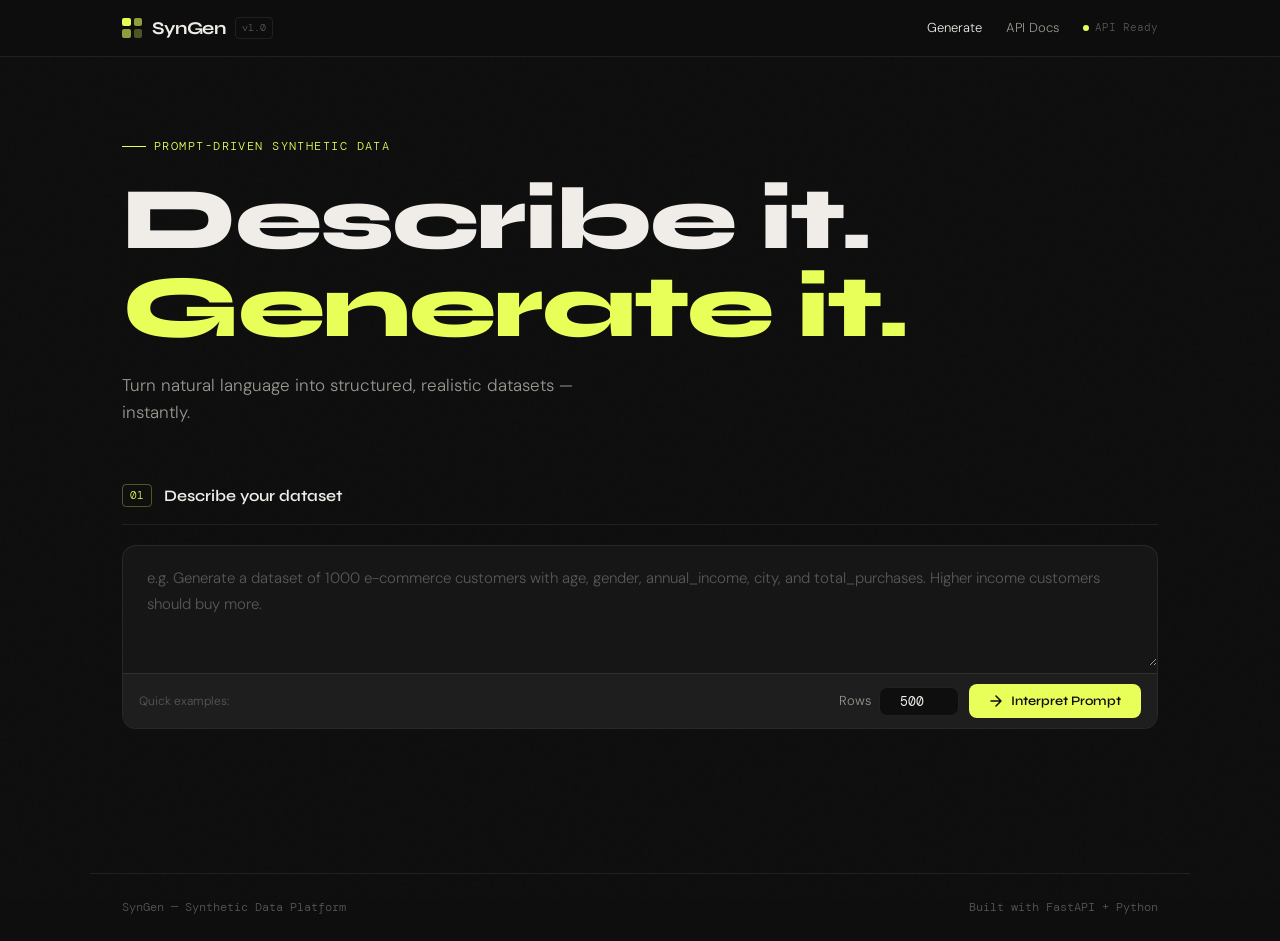
==== templates/index.html @ 6fb6d29d "Initial commit" ====
<!DOCTYPE html>
<html lang="en">
<head>
<meta charset="UTF-8"/>
<meta name="viewport" content="width=device-width, initial-scale=1.0"/>
<title>SynGen — Synthetic Data Platform</title>
<link rel="preconnect" href="https://fonts.googleapis.com"/>
<link href="https://fonts.googleapis.com/css2?family=DM+Mono:wght@400;500&family=Syne:wght@400;600;700;800&family=DM+Sans:wght@300;400;500&display=swap" rel="stylesheet"/>
<link rel="stylesheet" href="/static/css/main.css"/>
</head>
<body>

<div class="noise"></div>

<header class="header">
  <div class="header-inner">
    <div class="logo">
      <div class="logo-grid">
        <span></span><span></span>
        <span></span><span></span>
      </div>
      <span class="logo-name">SynGen</span>
      <span class="logo-tag">v1.0</span>
    </div>
    <nav class="nav">
      <a href="#generate" class="nav-link active">Generate</a>
      <a href="#docs" class="nav-link">API Docs</a>
      <span class="api-status" id="apiStatus">
        <span class="dot"></span> API Ready
      </span>
    </nav>
  </div>
</header>

<main class="main">

  <!-- Hero -->
  <section class="hero">
    <div class="hero-eyebrow">Prompt-Driven Synthetic Data</div>
    <h1 class="hero-title">Describe it.<br/><em>Generate it.</em></h1>
    <p class="hero-sub">Turn natural language into structured, realistic datasets — instantly.</p>
  </section>

  <!-- Prompt section -->
  <section class="section" id="generate">
    <div class="section-header">
      <span class="step-num">01</span>
      <span class="section-title">Describe your dataset</span>
    </div>

    <div class="prompt-card">
      <textarea id="promptInput" class="prompt-textarea"
        placeholder="e.g. Generate a dataset of 1000 e-commerce customers with age, gender, annual_income, city, and total_purchases. Higher income customers should buy more."></textarea>

      <div class="prompt-footer">
        <div class="examples-wrap">
          <span class="examples-label">Quick examples:</span>
          <div class="chips" id="exampleChips"></div>
        </div>
        <div class="prompt-controls">
          <div class="rows-control">
            <label for="rowsInput">Rows</label>
            <input type="number" id="rowsInput" value="500" min="10" max="100000" step="50"/>
          </div>
          <button class="btn-primary" id="interpretBtn" onclick="interpretPrompt()">
            <svg width="14" height="14" viewBox="0 0 14 14" fill="none"><path d="M2 7h10M7 2l5 5-5 5" stroke="currentColor" stroke-width="1.5" stroke-linecap="round" stroke-linejoin="round"/></svg>
            Interpret Prompt
          </button>
        </div>
      </div>
    </div>

    <div class="status-bar" id="statusBar" style="display:none">
      <span class="spinner" id="spinner"></span>
      <span id="statusText"></span>
    </div>
  </section>

  <!-- Schema section -->
  <section class="section" id="schemaSection" style="display:none">
    <div class="section-header">
      <span class="step-num">02</span>
      <span class="section-title">Generated schema</span>
      <span class="section-meta" id="schemaDatasetName"></span>
    </div>

    <div class="schema-grid">
      <div class="schema-panel">
        <div class="panel-label">Attributes <span class="count-badge" id="attrCount"></span></div>
        <div class="attr-list" id="attrList"></div>
      </div>
      <div class="schema-panel">
        <div class="panel-label">Relationships <span class="count-badge" id="relCount"></span></div>
        <div class="rel-list" id="relList"></div>
      </div>
    </div>

    <div class="schema-actions">
      <button class="btn-primary" id="generateBtn" onclick="generateData()">
        <svg width="14" height="14" viewBox="0 0 14 14" fill="none"><path d="M7 1v12M1 7h12" stroke="currentColor" stroke-width="1.5" stroke-linecap="round"/></svg>
        Generate Dataset
      </button>
    </div>
  </section>

  <!-- Data section -->
  <section class="section" id="dataSection" style="display:none">
    <div class="section-header">
      <span class="step-num">03</span>
      <span class="section-title">Generated dataset</span>
    </div>

    <div class="stats-strip" id="statsStrip"></div>

    <div class="sub-tabs">
      <button class="sub-tab active" onclick="showTab('preview', this)">Preview</button>
      <button class="sub-tab" onclick="showTab('stats', this)">Column stats</button>
    </div>

    <div id="tab-preview" class="tab-panel">
      <div class="table-wrap">
        <table class="data-table" id="previewTable"></table>
      </div>
      <div class="table-note">Showing first 10 rows of <strong id="totalRowsNote"></strong></div>
    </div>

    <div id="tab-stats" class="tab-panel" style="display:none">
      <div class="stats-grid" id="statsGrid"></div>
    </div>

    <div class="export-section">
      <div class="export-label">Export as</div>
      <div class="export-btns">
        <button class="btn-export" onclick="exportData('csv')">
          <svg width="14" height="14" viewBox="0 0 14 14" fill="none"><rect x="2" y="1" width="10" height="12" rx="1.5" stroke="currentColor" stroke-width="1"/><path d="M4 5h6M4 7.5h6M4 10h4" stroke="currentColor" stroke-width="1" stroke-linecap="round"/></svg>
          CSV
        </button>
        <button class="btn-export" onclick="exportData('json')">
          <svg width="14" height="14" viewBox="0 0 14 14" fill="none"><rect x="2" y="1" width="10" height="12" rx="1.5" stroke="currentColor" stroke-width="1"/><path d="M4 5h6M4 7.5h6M4 10h3" stroke="currentColor" stroke-width="1" stroke-linecap="round"/></svg>
          JSON
        </button>
        <button class="btn-export" onclick="exportData('excel')">
          <svg width="14" height="14" viewBox="0 0 14 14" fill="none"><rect x="2" y="1" width="10" height="12" rx="1.5" stroke="currentColor" stroke-width="1"/><path d="M4 4.5l6 5M10 4.5l-6 5" stroke="currentColor" stroke-width="1" stroke-linecap="round"/></svg>
          Excel
        </button>
        <button class="btn-export" onclick="exportData('parquet')">
          <svg width="14" height="14" viewBox="0 0 14 14" fill="none"><rect x="2" y="1" width="10" height="12" rx="1.5" stroke="currentColor" stroke-width="1"/><path d="M2 5h10M2 9h10" stroke="currentColor" stroke-width="1"/></svg>
          Parquet
        </button>
      </div>
    </div>
  </section>

</main>

<footer class="footer">
  <span>SynGen — Synthetic Data Platform</span>
  <span>Built with FastAPI + Python</span>
</footer>

<script src="/static/js/main.js"></script>
</body>
</html>
---- static/css/main.css ----
*, *::before, *::after { box-sizing: border-box; margin: 0; padding: 0; }

:root {
  --bg: #0e0e0e;
  --bg2: #161616;
  --bg3: #1e1e1e;
  --border: rgba(255,255,255,0.08);
  --border-hi: rgba(255,255,255,0.15);
  --text: #f0ede8;
  --text2: #9a9690;
  --text3: #5a5754;
  --accent: #e8ff5a;
  --accent2: #5affe8;
  --red: #ff5a5a;
  --font-head: 'Syne', sans-serif;
  --font-body: 'DM Sans', sans-serif;
  --font-mono: 'DM Mono', monospace;
  --r: 8px;
  --r-lg: 14px;
}

html { scroll-behavior: smooth; }

body {
  background: var(--bg);
  color: var(--text);
  font-family: var(--font-body);
  font-size: 15px;
  line-height: 1.6;
  font-weight: 300;
  min-height: 100vh;
}

.noise {
  position: fixed; inset: 0; z-index: 0; pointer-events: none;
  background-image: url("data:image/svg+xml,%3Csvg viewBox='0 0 256 256' xmlns='http://www.w3.org/2000/svg'%3E%3Cfilter id='noise'%3E%3CfeTurbulence type='fractalNoise' baseFrequency='0.9' numOctaves='4' stitchTiles='stitch'/%3E%3C/filter%3E%3Crect width='100%25' height='100%25' filter='url(%23noise)' opacity='0.04'/%3E%3C/svg%3E");
  opacity: 0.4;
}

/* HEADER */
.header {
  position: sticky; top: 0; z-index: 100;
  border-bottom: 1px solid var(--border);
  background: rgba(14,14,14,0.85);
  backdrop-filter: blur(12px);
  -webkit-backdrop-filter: blur(12px);
}
.header-inner {
  max-width: 1100px; margin: 0 auto;
  display: flex; align-items: center; justify-content: space-between;
  padding: 0 2rem; height: 56px;
}
.logo { display: flex; align-items: center; gap: 10px; }
.logo-grid {
  display: grid; grid-template-columns: 1fr 1fr; gap: 3px; width: 20px; height: 20px;
}
.logo-grid span { background: var(--accent); border-radius: 2px; transition: opacity 0.3s; }
.logo-grid span:nth-child(2) { opacity: 0.6; }
.logo-grid span:nth-child(3) { opacity: 0.6; }
.logo-grid span:nth-child(4) { opacity: 0.3; }
.logo:hover .logo-grid span { opacity: 1; }
.logo-name { font-family: var(--font-head); font-size: 18px; font-weight: 700; letter-spacing: -0.5px; }
.logo-tag { font-family: var(--font-mono); font-size: 10px; color: var(--text3); border: 1px solid var(--border); border-radius: 4px; padding: 2px 6px; }
.nav { display: flex; align-items: center; gap: 24px; }
.nav-link { font-size: 13px; color: var(--text2); text-decoration: none; transition: color 0.2s; }
.nav-link:hover, .nav-link.active { color: var(--text); }
.api-status { display: flex; align-items: center; gap: 6px; font-family: var(--font-mono); font-size: 11px; color: var(--text3); }
.dot { width: 6px; height: 6px; border-radius: 50%; background: var(--accent); animation: pulse 2s infinite; }
@keyframes pulse { 0%,100%{opacity:1} 50%{opacity:0.4} }

/* MAIN */
.main { max-width: 1100px; margin: 0 auto; padding: 0 2rem 6rem; position: relative; z-index: 1; }

/* HERO */
.hero { padding: 5rem 0 3.5rem; }
.hero-eyebrow {
  font-family: var(--font-mono); font-size: 12px; letter-spacing: 0.12em; text-transform: uppercase;
  color: var(--accent); margin-bottom: 1.25rem; display: flex; align-items: center; gap: 8px;
}
.hero-eyebrow::before { content: ''; display: block; width: 24px; height: 1px; background: var(--accent); }
.hero-title {
  font-family: var(--font-head); font-size: clamp(3rem, 7vw, 5.5rem);
  font-weight: 800; line-height: 1.0; letter-spacing: -2px;
  margin-bottom: 1.25rem;
}
.hero-title em { font-style: normal; color: var(--accent); }
.hero-sub { font-size: 17px; color: var(--text2); max-width: 480px; font-weight: 300; }

/* SECTIONS */
.section { margin-bottom: 3rem; }
.section-header {
  display: flex; align-items: center; gap: 12px;
  margin-bottom: 1.25rem; padding-bottom: 1rem;
  border-bottom: 1px solid var(--border);
}
.step-num {
  font-family: var(--font-mono); font-size: 11px; color: var(--accent);
  border: 1px solid rgba(232,255,90,0.3); border-radius: 4px; padding: 2px 7px;
}
.section-title { font-family: var(--font-head); font-size: 16px; font-weight: 600; }
.section-meta { font-family: var(--font-mono); font-size: 12px; color: var(--text3); margin-left: auto; }

/* PROMPT CARD */
.prompt-card {
  background: var(--bg2); border: 1px solid var(--border);
  border-radius: var(--r-lg); overflow: hidden;
  transition: border-color 0.2s;
}
.prompt-card:focus-within { border-color: var(--border-hi); }
.prompt-textarea {
  width: 100%; min-height: 120px; padding: 1.25rem 1.5rem;
  background: transparent; border: none; outline: none; resize: vertical;
  font-family: var(--font-body); font-size: 15px; font-weight: 300;
  color: var(--text); line-height: 1.7;
}
.prompt-textarea::placeholder { color: var(--text3); }
.prompt-footer {
  display: flex; align-items: center; justify-content: space-between; flex-wrap: wrap; gap: 12px;
  padding: 10px 16px; border-top: 1px solid var(--border); background: var(--bg3);
}
.examples-label { font-size: 12px; color: var(--text3); margin-right: 6px; }
.examples-wrap { display: flex; align-items: center; flex-wrap: wrap; gap: 6px; flex: 1; }
.chips { display: flex; flex-wrap: wrap; gap: 6px; }
.chip {
  font-family: var(--font-mono); font-size: 11px; padding: 3px 10px;
  border: 1px solid var(--border); border-radius: 20px; cursor: pointer;
  color: var(--text2); background: transparent; transition: all 0.15s;
}
.chip:hover { border-color: var(--accent); color: var(--accent); background: rgba(232,255,90,0.05); }
.prompt-controls { display: flex; align-items: center; gap: 10px; }
.rows-control { display: flex; align-items: center; gap: 8px; font-size: 13px; color: var(--text2); }
.rows-control input {
  width: 80px; padding: 5px 10px; background: var(--bg);
  border: 1px solid var(--border); border-radius: var(--r);
  color: var(--text); font-size: 13px; font-family: var(--font-mono);
  text-align: center; outline: none;
}
.rows-control input:focus { border-color: var(--border-hi); }

/* BUTTONS */
.btn-primary {
  display: flex; align-items: center; gap: 8px;
  padding: 9px 20px; background: var(--accent); color: #0e0e0e;
  border: none; border-radius: var(--r); font-family: var(--font-head);
  font-size: 13px; font-weight: 600; cursor: pointer; transition: all 0.15s;
  white-space: nowrap;
}
.btn-primary:hover { background: #f0ff80; transform: translateY(-1px); }
.btn-primary:disabled { opacity: 0.35; cursor: not-allowed; transform: none; }

/* STATUS BAR */
.status-bar {
  display: flex; align-items: center; gap: 10px;
  margin-top: 1rem; padding: 10px 14px;
  background: var(--bg2); border: 1px solid var(--border);
  border-radius: var(--r); font-family: var(--font-mono); font-size: 13px; color: var(--text2);
}
.spinner {
  width: 14px; height: 14px; border: 1.5px solid var(--border-hi);
  border-top-color: var(--accent); border-radius: 50%;
  animation: spin 0.6s linear infinite; flex-shrink: 0;
}
@keyframes spin { to { transform: rotate(360deg); } }

/* SCHEMA */
.schema-grid { display: grid; grid-template-columns: 1fr 1fr; gap: 1rem; margin-bottom: 1.25rem; }
@media (max-width: 700px) { .schema-grid { grid-template-columns: 1fr; } }
.schema-panel { background: var(--bg2); border: 1px solid var(--border); border-radius: var(--r-lg); overflow: hidden; }
.panel-label {
  font-family: var(--font-mono); font-size: 11px; text-transform: uppercase; letter-spacing: 0.08em;
  color: var(--text3); padding: 10px 14px; border-bottom: 1px solid var(--border);
  display: flex; align-items: center; gap: 8px;
}
.count-badge {
  background: rgba(232,255,90,0.1); color: var(--accent);
  border-radius: 4px; padding: 1px 6px; font-size: 10px;
}
.attr-list, .rel-list { padding: 6px 0; max-height: 300px; overflow-y: auto; }
.attr-item {
  display: flex; flex-direction: column; gap: 4px;
  padding: 10px 14px; border-bottom: 1px solid var(--border);
  transition: background 0.15s;
}
.attr-item:last-child { border-bottom: none; }
.attr-item:hover { background: var(--bg3); }
.attr-name { font-family: var(--font-mono); font-size: 13px; font-weight: 500; }
.attr-tags { display: flex; flex-wrap: wrap; gap: 5px; }
.tag {
  font-family: var(--font-mono); font-size: 10px; padding: 2px 7px;
  border-radius: 4px; border: 1px solid;
}
.tag-type { border-color: rgba(90,255,232,0.3); color: var(--accent2); background: rgba(90,255,232,0.05); }
.tag-dist { border-color: var(--border); color: var(--text3); background: transparent; }
.tag-rel-pos { border-color: rgba(232,255,90,0.3); color: var(--accent); background: rgba(232,255,90,0.05); }
.tag-rel-neg { border-color: rgba(255,90,90,0.3); color: var(--red); background: rgba(255,90,90,0.05); }
.rel-item {
  padding: 10px 14px; border-bottom: 1px solid var(--border);
  display: flex; flex-direction: column; gap: 5px;
}
.rel-item:last-child { border-bottom: none; }
.rel-fields { font-family: var(--font-mono); font-size: 12px; display: flex; align-items: center; gap: 6px; }
.rel-arrow { color: var(--text3); }
.rel-note { font-size: 12px; color: var(--text3); }
.schema-actions { display: flex; justify-content: flex-end; }
.empty-msg { padding: 2rem 1rem; text-align: center; color: var(--text3); font-size: 13px; font-family: var(--font-mono); }

/* STATS STRIP */
.stats-strip { display: grid; grid-template-columns: repeat(3, 1fr); gap: 1px; background: var(--border); border: 1px solid var(--border); border-radius: var(--r-lg); overflow: hidden; margin-bottom: 1.25rem; }
.stat-cell { background: var(--bg2); padding: 1rem 1.25rem; }
.stat-label { font-family: var(--font-mono); font-size: 11px; color: var(--text3); text-transform: uppercase; letter-spacing: 0.08em; margin-bottom: 6px; }
.stat-value { font-family: var(--font-head); font-size: 26px; font-weight: 700; letter-spacing: -1px; }
.stat-value.accent { color: var(--accent); }

/* TABS */
.sub-tabs { display: flex; gap: 0; margin-bottom: 1rem; border-bottom: 1px solid var(--border); }
.sub-tab { background: none; border: none; border-bottom: 2px solid transparent; padding: 8px 18px; font-family: var(--font-body); font-size: 13px; color: var(--text2); cursor: pointer; margin-bottom: -1px; transition: all 0.15s; }
.sub-tab.active { color: var(--text); border-bottom-color: var(--accent); }
.sub-tab:hover { color: var(--text); }

/* TABLE */
.table-wrap { overflow-x: auto; border: 1px solid var(--border); border-radius: var(--r-lg); margin-bottom: 8px; }
.data-table { width: 100%; border-collapse: collapse; font-size: 13px; }
.data-table th {
  background: var(--bg3); padding: 9px 14px; text-align: left;
  font-family: var(--font-mono); font-size: 11px; font-weight: 500;
  color: var(--text3); text-transform: uppercase; letter-spacing: 0.06em;
  border-bottom: 1px solid var(--border); white-space: nowrap; position: sticky; top: 0;
}
.data-table td {
  padding: 8px 14px; border-bottom: 1px solid var(--border);
  font-family: var(--font-mono); font-size: 12px; color: var(--text2); white-space: nowrap;
}
.data-table tr:last-child td { border-bottom: none; }
.data-table tr:hover td { background: var(--bg3); }
.table-note { font-size: 12px; color: var(--text3); font-family: var(--font-mono); }
.table-note strong { color: var(--text2); }

/* COLUMN STATS */
.stats-grid { display: grid; grid-template-columns: repeat(auto-fill, minmax(220px, 1fr)); gap: 1rem; }
.stat-card {
  background: var(--bg2); border: 1px solid var(--border); border-radius: var(--r-lg); padding: 14px;
}
.stat-card-name { font-family: var(--font-mono); font-size: 12px; font-weight: 500; margin-bottom: 10px; color: var(--text); }
.stat-row { display: flex; justify-content: space-between; font-size: 12px; padding: 3px 0; border-bottom: 1px solid var(--border); }
.stat-row:last-child { border-bottom: none; }
.stat-row-label { color: var(--text3); font-family: var(--font-mono); }
.stat-row-val { color: var(--text); font-family: var(--font-mono); }
.bool-bar { height: 6px; background: var(--bg3); border-radius: 3px; margin-top: 8px; overflow: hidden; }
.bool-bar-fill { height: 100%; background: var(--accent); border-radius: 3px; }

/* EXPORT */
.export-section { margin-top: 1.5rem; padding-top: 1.25rem; border-top: 1px solid var(--border); }
.export-label { font-family: var(--font-mono); font-size: 11px; text-transform: uppercase; letter-spacing: 0.08em; color: var(--text3); margin-bottom: 10px; }
.export-btns { display: flex; gap: 8px; flex-wrap: wrap; }
.btn-export {
  display: flex; align-items: center; gap: 7px;
  padding: 8px 16px; background: var(--bg2);
  border: 1px solid var(--border); border-radius: var(--r);
  color: var(--text2); font-family: var(--font-body); font-size: 13px;
  cursor: pointer; transition: all 0.15s;
}
.btn-export:hover { border-color: var(--border-hi); color: var(--text); background: var(--bg3); }
.btn-export:disabled { opacity: 0.35; cursor: not-allowed; }

/* FOOTER */
.footer {
  border-top: 1px solid var(--border); padding: 1.5rem 2rem;
  display: flex; justify-content: space-between;
  font-family: var(--font-mono); font-size: 12px; color: var(--text3);
  max-width: 1100px; margin: 0 auto;
  position: relative; z-index: 1;
}

/* SCROLLBAR */
::-webkit-scrollbar { width: 6px; height: 6px; }
::-webkit-scrollbar-track { background: var(--bg2); }
::-webkit-scrollbar-thumb { background: var(--bg3); border-radius: 3px; }
::-webkit-scrollbar-thumb:hover { background: var(--border-hi); }

/* ANIMATIONS */
@keyframes fadeUp {
  from { opacity: 0; transform: translateY(16px); }
  to { opacity: 1; transform: translateY(0); }
}
.section { animation: fadeUp 0.4s ease both; }
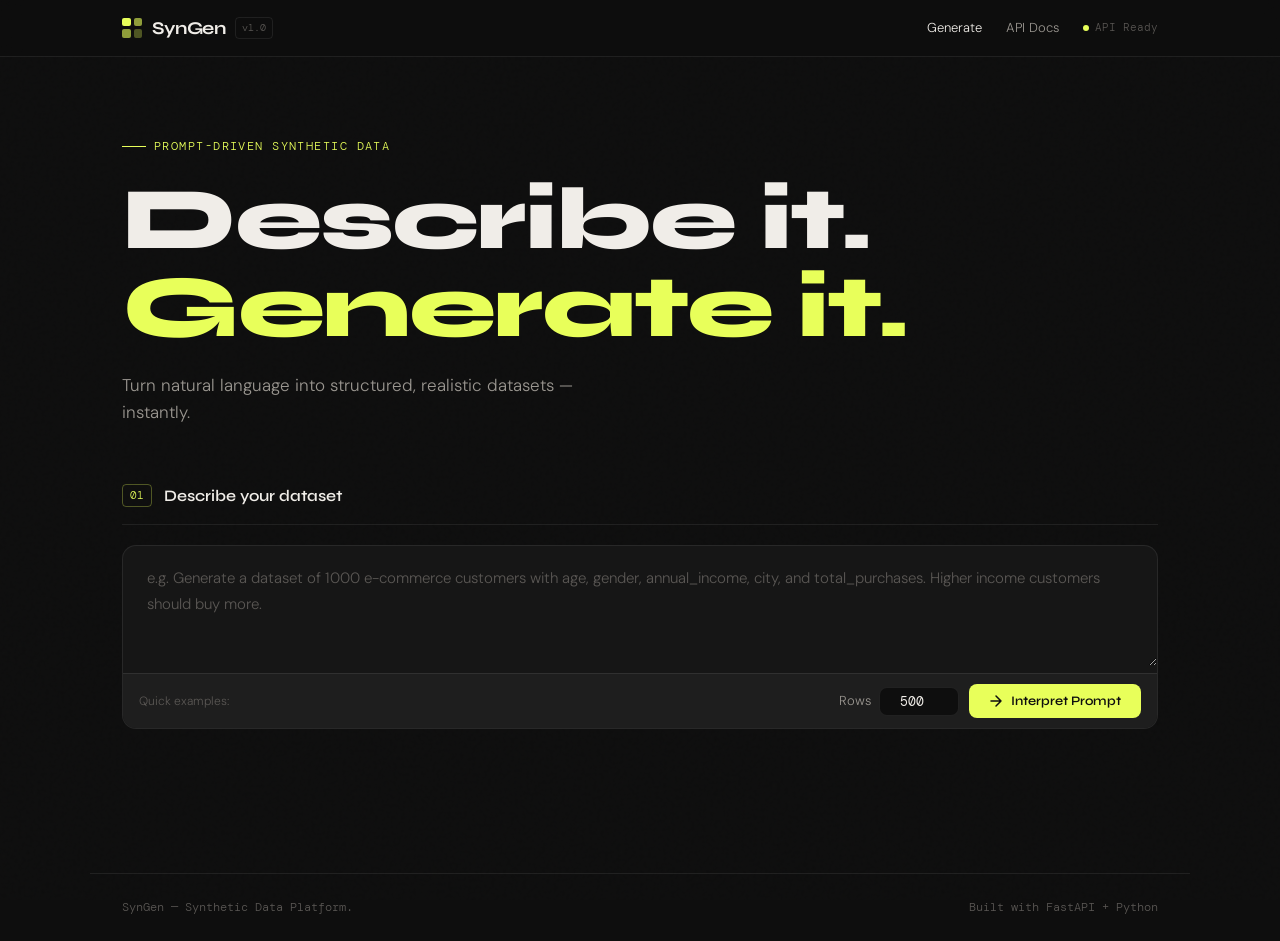
==== commit 243b8f90: "updated index.html file" ====
--- a/templates/index.html
+++ b/templates/index.html
@@ -154,7 +154,7 @@
 </main>
 
 <footer class="footer">
-  <span>SynGen — Synthetic Data Platform</span>
+  <span>SynGen — Synthetic Data Platform.</span>
   <span>Built with FastAPI + Python</span>
 </footer>
 
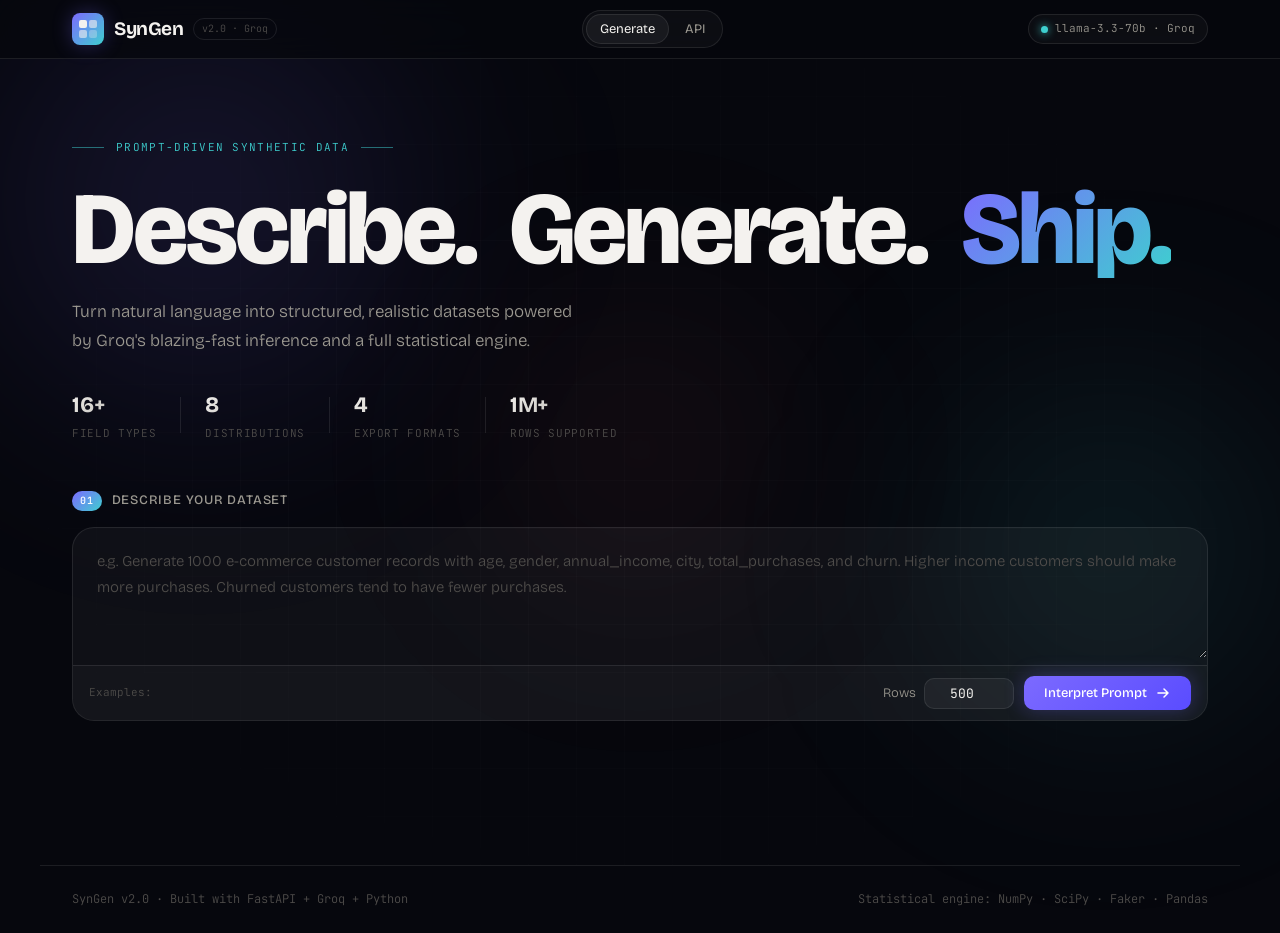
==== commit 88308778: "Restructured project" ====
--- a/templates/index.html
+++ b/templates/index.html
@@ -2,160 +2,353 @@
 <html lang="en">
 <head>
 <meta charset="UTF-8"/>
-<meta name="viewport" content="width=device-width, initial-scale=1.0"/>
+<meta name="viewport" content="width=device-width,initial-scale=1.0"/>
 <title>SynGen — Synthetic Data Platform</title>
 <link rel="preconnect" href="https://fonts.googleapis.com"/>
-<link href="https://fonts.googleapis.com/css2?family=DM+Mono:wght@400;500&family=Syne:wght@400;600;700;800&family=DM+Sans:wght@300;400;500&display=swap" rel="stylesheet"/>
+<link href="https://fonts.googleapis.com/css2?family=Bricolage+Grotesque:opsz,wght@12..96,300;400;500;600;700;800&family=JetBrains+Mono:wght@400;500&display=swap" rel="stylesheet"/>
 <link rel="stylesheet" href="/static/css/main.css"/>
 </head>
 <body>
 
-<div class="noise"></div>
-
+<!-- Ambient background orbs -->
+<div class="orb orb-1"></div>
+<div class="orb orb-2"></div>
+<div class="orb orb-3"></div>
+<div class="grid-overlay"></div>
+
+<!-- HEADER -->
 <header class="header">
   <div class="header-inner">
     <div class="logo">
-      <div class="logo-grid">
-        <span></span><span></span>
-        <span></span><span></span>
-      </div>
-      <span class="logo-name">SynGen</span>
-      <span class="logo-tag">v1.0</span>
-    </div>
-    <nav class="nav">
-      <a href="#generate" class="nav-link active">Generate</a>
-      <a href="#docs" class="nav-link">API Docs</a>
-      <span class="api-status" id="apiStatus">
-        <span class="dot"></span> API Ready
-      </span>
-    </nav>
+      <div class="logo-icon">
+        <svg width="20" height="20" viewBox="0 0 20 20" fill="none">
+          <rect x="1" y="1" width="8" height="8" rx="2" fill="currentColor" opacity="1"/>
+          <rect x="11" y="1" width="8" height="8" rx="2" fill="currentColor" opacity="0.6"/>
+          <rect x="1" y="11" width="8" height="8" rx="2" fill="currentColor" opacity="0.6"/>
+          <rect x="11" y="11" width="8" height="8" rx="2" fill="currentColor" opacity="0.3"/>
+        </svg>
+      </div>
+      <span class="logo-text">SynGen</span>
+      <span class="version-pill">v2.0 · Groq</span>
+    </div>
+    <div class="header-center">
+      <nav class="nav-pills">
+        <a href="#prompt-zone" class="nav-pill active">Generate</a>
+        <a href="/api/docs" target="_blank" class="nav-pill">API</a>
+      </nav>
+    </div>
+    <div class="header-right">
+      <div class="model-badge">
+        <span class="pulse-dot"></span>
+        <span id="modelLabel">llama-3.3-70b · Groq</span>
+      </div>
+    </div>
   </div>
 </header>
 
-<main class="main">
-
-  <!-- Hero -->
-  <section class="hero">
-    <div class="hero-eyebrow">Prompt-Driven Synthetic Data</div>
-    <h1 class="hero-title">Describe it.<br/><em>Generate it.</em></h1>
-    <p class="hero-sub">Turn natural language into structured, realistic datasets — instantly.</p>
-  </section>
-
-  <!-- Prompt section -->
-  <section class="section" id="generate">
-    <div class="section-header">
-      <span class="step-num">01</span>
-      <span class="section-title">Describe your dataset</span>
-    </div>
-
-    <div class="prompt-card">
+<!-- HERO -->
+<section class="hero">
+  <div class="hero-content">
+    <div class="hero-kicker">
+      <span class="kicker-line"></span>
+      Prompt-Driven Synthetic Data
+      <span class="kicker-line"></span>
+    </div>
+    <h1 class="hero-title">
+      <span class="word w1">Describe.</span>
+      <span class="word w2">Generate.</span>
+      <span class="word w3 accent">Ship.</span>
+    </h1>
+    <p class="hero-desc">Turn natural language into structured, realistic datasets powered by Groq's blazing-fast inference and a full statistical engine.</p>
+    <div class="hero-stats">
+      <div class="hstat"><span class="hstat-n">16+</span><span class="hstat-l">Field Types</span></div>
+      <div class="hstat-div"></div>
+      <div class="hstat"><span class="hstat-n">8</span><span class="hstat-l">Distributions</span></div>
+      <div class="hstat-div"></div>
+      <div class="hstat"><span class="hstat-n">4</span><span class="hstat-l">Export Formats</span></div>
+      <div class="hstat-div"></div>
+      <div class="hstat"><span class="hstat-n">1M+</span><span class="hstat-l">Rows Supported</span></div>
+    </div>
+  </div>
+</section>
+
+<!-- MAIN CONTENT -->
+<main class="content">
+
+  <!-- ═══ STEP 1: PROMPT ═══ -->
+  <div class="step-block" id="prompt-zone">
+    <div class="step-label"><span class="step-num">01</span> Describe your dataset</div>
+
+    <div class="glass-card prompt-card">
       <textarea id="promptInput" class="prompt-textarea"
-        placeholder="e.g. Generate a dataset of 1000 e-commerce customers with age, gender, annual_income, city, and total_purchases. Higher income customers should buy more."></textarea>
-
-      <div class="prompt-footer">
-        <div class="examples-wrap">
-          <span class="examples-label">Quick examples:</span>
-          <div class="chips" id="exampleChips"></div>
-        </div>
-        <div class="prompt-controls">
-          <div class="rows-control">
+        placeholder="e.g. Generate 1000 e-commerce customer records with age, gender, annual_income, city, total_purchases, and churn. Higher income customers should make more purchases. Churned customers tend to have fewer purchases."></textarea>
+      <div class="prompt-toolbar">
+        <div class="toolbar-left">
+          <span class="toolbar-label">Examples:</span>
+          <div class="chip-row" id="exampleChips"></div>
+        </div>
+        <div class="toolbar-right">
+          <div class="rows-ctrl">
             <label for="rowsInput">Rows</label>
-            <input type="number" id="rowsInput" value="500" min="10" max="100000" step="50"/>
-          </div>
-          <button class="btn-primary" id="interpretBtn" onclick="interpretPrompt()">
-            <svg width="14" height="14" viewBox="0 0 14 14" fill="none"><path d="M2 7h10M7 2l5 5-5 5" stroke="currentColor" stroke-width="1.5" stroke-linecap="round" stroke-linejoin="round"/></svg>
+            <input type="number" id="rowsInput" value="500" min="10" max="1000000" step="100"/>
+          </div>
+          <button class="btn-glow" id="interpretBtn" onclick="interpretPrompt()">
             Interpret Prompt
+            <svg width="16" height="16" viewBox="0 0 16 16" fill="none"><path d="M3 8h10M9 4l4 4-4 4" stroke="currentColor" stroke-width="1.5" stroke-linecap="round" stroke-linejoin="round"/></svg>
           </button>
         </div>
       </div>
     </div>
 
-    <div class="status-bar" id="statusBar" style="display:none">
-      <span class="spinner" id="spinner"></span>
-      <span id="statusText"></span>
-    </div>
-  </section>
-
-  <!-- Schema section -->
-  <section class="section" id="schemaSection" style="display:none">
-    <div class="section-header">
-      <span class="step-num">02</span>
-      <span class="section-title">Generated schema</span>
-      <span class="section-meta" id="schemaDatasetName"></span>
-    </div>
-
-    <div class="schema-grid">
-      <div class="schema-panel">
-        <div class="panel-label">Attributes <span class="count-badge" id="attrCount"></span></div>
+    <div class="status-toast" id="statusToast" style="display:none">
+      <span class="toast-spinner" id="toastSpinner"></span>
+      <span id="toastText"></span>
+    </div>
+  </div>
+
+  <!-- ═══ STEP 2: SCHEMA ═══ -->
+  <div class="step-block" id="schemaZone" style="display:none">
+    <div class="step-label"><span class="step-num">02</span> Schema <span id="schemaNameTag" class="name-tag"></span></div>
+
+    <div class="schema-layout">
+      <!-- Attributes panel -->
+      <div class="glass-card schema-card" style="flex:1.4">
+        <div class="card-header">
+          <span class="card-title">Attributes</span>
+          <div style="display:flex;gap:8px;align-items:center">
+            <span class="badge" id="attrBadge">0</span>
+            <button class="icon-btn" onclick="openAddFieldModal()" title="Add field">
+              <svg width="14" height="14" viewBox="0 0 14 14" fill="none"><path d="M7 2v10M2 7h10" stroke="currentColor" stroke-width="1.5" stroke-linecap="round"/></svg>
+            </button>
+          </div>
+        </div>
         <div class="attr-list" id="attrList"></div>
       </div>
-      <div class="schema-panel">
-        <div class="panel-label">Relationships <span class="count-badge" id="relCount"></span></div>
-        <div class="rel-list" id="relList"></div>
+
+      <!-- Right column -->
+      <div style="display:flex;flex-direction:column;gap:1rem;flex:1">
+        <!-- Relationships -->
+        <div class="glass-card schema-card">
+          <div class="card-header">
+            <span class="card-title">Relationships</span>
+            <span class="badge" id="relBadge">0</span>
+          </div>
+          <div class="rel-list" id="relList"></div>
+        </div>
+
+        <!-- Config -->
+        <div class="glass-card schema-card">
+          <div class="card-header"><span class="card-title">Generation Config</span></div>
+          <div class="config-grid">
+            <div class="config-item">
+              <label class="config-label">Null rate</label>
+              <input type="range" id="cfgNullRate" min="0" max="0.3" step="0.01" value="0" class="slider"/>
+              <span class="slider-val" id="cfgNullVal">0%</span>
+            </div>
+            <div class="config-item">
+              <label class="config-label">Random seed</label>
+              <input type="number" id="cfgSeed" value="" placeholder="auto" class="mini-input"/>
+            </div>
+            <div class="config-item">
+              <label class="config-label">Locale</label>
+              <select id="cfgLocale" class="mini-select">
+                <option value="en_US">en_US</option>
+                <option value="en_GB">en_GB</option>
+                <option value="de_DE">de_DE</option>
+                <option value="fr_FR">fr_FR</option>
+                <option value="ja_JP">ja_JP</option>
+                <option value="pt_BR">pt_BR</option>
+              </select>
+            </div>
+          </div>
+        </div>
       </div>
     </div>
 
     <div class="schema-actions">
-      <button class="btn-primary" id="generateBtn" onclick="generateData()">
-        <svg width="14" height="14" viewBox="0 0 14 14" fill="none"><path d="M7 1v12M1 7h12" stroke="currentColor" stroke-width="1.5" stroke-linecap="round"/></svg>
+      <button class="btn-secondary" onclick="resetSchema()">
+        <svg width="13" height="13" viewBox="0 0 13 13" fill="none"><path d="M2 6.5A4.5 4.5 0 1 1 6.5 11" stroke="currentColor" stroke-width="1.3" stroke-linecap="round"/><path d="M2 3.5V7h3.5" stroke="currentColor" stroke-width="1.3" stroke-linecap="round" stroke-linejoin="round"/></svg>
+        Reset
+      </button>
+      <button class="btn-glow" id="generateBtn" onclick="generateData()">
+        <svg width="15" height="15" viewBox="0 0 15 15" fill="none"><path d="M7.5 1l1.8 3.6L13 5.6l-2.8 2.7.66 3.84L7.5 10.4l-3.36 1.77L4.8 8.3 2 5.6l3.7-1z" fill="currentColor"/></svg>
         Generate Dataset
       </button>
     </div>
-  </section>
-
-  <!-- Data section -->
-  <section class="section" id="dataSection" style="display:none">
-    <div class="section-header">
-      <span class="step-num">03</span>
-      <span class="section-title">Generated dataset</span>
-    </div>
-
-    <div class="stats-strip" id="statsStrip"></div>
-
-    <div class="sub-tabs">
-      <button class="sub-tab active" onclick="showTab('preview', this)">Preview</button>
-      <button class="sub-tab" onclick="showTab('stats', this)">Column stats</button>
-    </div>
-
-    <div id="tab-preview" class="tab-panel">
-      <div class="table-wrap">
+  </div>
+
+  <!-- ═══ STEP 3: DATA ═══ -->
+  <div class="step-block" id="dataZone" style="display:none">
+    <div class="step-label"><span class="step-num">03</span> Generated Dataset</div>
+
+    <!-- Metrics strip -->
+    <div class="metrics-strip" id="metricsStrip"></div>
+
+    <!-- Tabs -->
+    <div class="tab-bar">
+      <button class="tab-btn active" onclick="switchTab('preview', this)">
+        <svg width="13" height="13" viewBox="0 0 13 13" fill="none"><rect x="1" y="1" width="11" height="11" rx="2" stroke="currentColor" stroke-width="1.2"/><path d="M1 4h11M4 4v8" stroke="currentColor" stroke-width="1.2"/></svg>
+        Preview
+      </button>
+      <button class="tab-btn" onclick="switchTab('colstats', this)">
+        <svg width="13" height="13" viewBox="0 0 13 13" fill="none"><path d="M2 10V7M5.5 10V4M9 10V6M12 10V2" stroke="currentColor" stroke-width="1.2" stroke-linecap="round"/></svg>
+        Column Stats
+      </button>
+      <button class="tab-btn" onclick="switchTab('charts', this)">
+        <svg width="13" height="13" viewBox="0 0 13 13" fill="none"><circle cx="6.5" cy="6.5" r="5" stroke="currentColor" stroke-width="1.2"/><path d="M6.5 6.5L6.5 2M6.5 6.5L10 9" stroke="currentColor" stroke-width="1.2" stroke-linecap="round"/></svg>
+        Charts
+      </button>
+    </div>
+
+    <div id="tab-preview" class="tab-panel active">
+      <div class="table-scroll-wrap">
         <table class="data-table" id="previewTable"></table>
       </div>
-      <div class="table-note">Showing first 10 rows of <strong id="totalRowsNote"></strong></div>
-    </div>
-
-    <div id="tab-stats" class="tab-panel" style="display:none">
-      <div class="stats-grid" id="statsGrid"></div>
-    </div>
-
-    <div class="export-section">
-      <div class="export-label">Export as</div>
-      <div class="export-btns">
-        <button class="btn-export" onclick="exportData('csv')">
-          <svg width="14" height="14" viewBox="0 0 14 14" fill="none"><rect x="2" y="1" width="10" height="12" rx="1.5" stroke="currentColor" stroke-width="1"/><path d="M4 5h6M4 7.5h6M4 10h4" stroke="currentColor" stroke-width="1" stroke-linecap="round"/></svg>
-          CSV
-        </button>
-        <button class="btn-export" onclick="exportData('json')">
-          <svg width="14" height="14" viewBox="0 0 14 14" fill="none"><rect x="2" y="1" width="10" height="12" rx="1.5" stroke="currentColor" stroke-width="1"/><path d="M4 5h6M4 7.5h6M4 10h3" stroke="currentColor" stroke-width="1" stroke-linecap="round"/></svg>
-          JSON
-        </button>
-        <button class="btn-export" onclick="exportData('excel')">
-          <svg width="14" height="14" viewBox="0 0 14 14" fill="none"><rect x="2" y="1" width="10" height="12" rx="1.5" stroke="currentColor" stroke-width="1"/><path d="M4 4.5l6 5M10 4.5l-6 5" stroke="currentColor" stroke-width="1" stroke-linecap="round"/></svg>
-          Excel
-        </button>
-        <button class="btn-export" onclick="exportData('parquet')">
-          <svg width="14" height="14" viewBox="0 0 14 14" fill="none"><rect x="2" y="1" width="10" height="12" rx="1.5" stroke="currentColor" stroke-width="1"/><path d="M2 5h10M2 9h10" stroke="currentColor" stroke-width="1"/></svg>
-          Parquet
-        </button>
-      </div>
-    </div>
-  </section>
-
+      <div class="table-foot">
+        Showing first <strong>15 rows</strong> of <strong id="totalRowsLabel"></strong>
+      </div>
+    </div>
+
+    <div id="tab-colstats" class="tab-panel" style="display:none">
+      <div class="colstats-grid" id="colstatsGrid"></div>
+    </div>
+
+    <div id="tab-charts" class="tab-panel" style="display:none">
+      <div class="charts-grid" id="chartsGrid"></div>
+    </div>
+
+    <!-- Export bar -->
+    <div class="export-bar">
+      <span class="export-label">Export</span>
+      <button class="btn-export" onclick="doExport('csv')">
+        <svg width="13" height="13" viewBox="0 0 13 13" fill="none"><rect x="1.5" y="0.5" width="10" height="12" rx="1.5" stroke="currentColor" stroke-width="1"/><path d="M3.5 4.5h6M3.5 7h6M3.5 9.5h4" stroke="currentColor" stroke-width="1" stroke-linecap="round"/></svg>
+        CSV
+      </button>
+      <button class="btn-export" onclick="doExport('json')">
+        <svg width="13" height="13" viewBox="0 0 13 13" fill="none"><rect x="1.5" y="0.5" width="10" height="12" rx="1.5" stroke="currentColor" stroke-width="1"/><path d="M4 4c-.5 0-1 .5-1 1v2c0 .5.5 1 1 1M9 4c.5 0 1 .5 1 1v2c0 .5-.5 1-1 1" stroke="currentColor" stroke-width="1" stroke-linecap="round"/></svg>
+        JSON
+      </button>
+      <button class="btn-export" onclick="doExport('excel')">
+        <svg width="13" height="13" viewBox="0 0 13 13" fill="none"><rect x="1.5" y="0.5" width="10" height="12" rx="1.5" stroke="currentColor" stroke-width="1"/><path d="M3.5 4.5l2.5 4M6 4.5l-2.5 4M8 4.5v4M10 4.5H8M10 6.5H8" stroke="currentColor" stroke-width="1" stroke-linecap="round"/></svg>
+        Excel
+      </button>
+      <button class="btn-export" onclick="doExport('parquet')">
+        <svg width="13" height="13" viewBox="0 0 13 13" fill="none"><rect x="1.5" y="0.5" width="10" height="12" rx="1.5" stroke="currentColor" stroke-width="1"/><path d="M1.5 4.5h10M1.5 8.5h10" stroke="currentColor" stroke-width="1"/><path d="M4.5 0.5v12M8.5 0.5v12" stroke="currentColor" stroke-width="1" opacity=".4"/></svg>
+        Parquet
+      </button>
+      <div style="margin-left:auto;display:flex;align-items:center;gap:10px">
+        <label class="config-label">Rows to export</label>
+        <input type="number" id="exportRows" value="500" min="1" max="1000000" class="mini-input" style="width:90px"/>
+      </div>
+    </div>
+  </div>
 </main>
 
+<!-- ═══ ADD FIELD MODAL ═══ -->
+<div class="modal-backdrop" id="modalBackdrop" style="display:none" onclick="closeModal()">
+  <div class="modal-card" onclick="event.stopPropagation()">
+    <div class="modal-header">
+      <span id="modalTitle">Add Field</span>
+      <button class="icon-btn" onclick="closeModal()">
+        <svg width="14" height="14" viewBox="0 0 14 14" fill="none"><path d="M2 2l10 10M12 2L2 12" stroke="currentColor" stroke-width="1.5" stroke-linecap="round"/></svg>
+      </button>
+    </div>
+    <div class="modal-body">
+      <div class="form-row">
+        <div class="form-group">
+          <label>Field Name</label>
+          <input type="text" id="mFieldName" placeholder="snake_case_name" class="form-input"/>
+        </div>
+        <div class="form-group">
+          <label>Label</label>
+          <input type="text" id="mFieldLabel" placeholder="Human label" class="form-input"/>
+        </div>
+      </div>
+      <div class="form-group">
+        <label>Type</label>
+        <select id="mFieldType" class="form-input" onchange="onTypeChange()">
+          <optgroup label="Numeric"><option value="integer">Integer</option><option value="float">Float</option></optgroup>
+          <optgroup label="Categorical"><option value="categorical">Categorical</option><option value="boolean">Boolean</option></optgroup>
+          <optgroup label="Faker"><option value="name">Name</option><option value="email">Email</option><option value="phone">Phone</option><option value="company">Company</option><option value="city">City</option><option value="country">Country</option></optgroup>
+          <optgroup label="Identifier"><option value="uuid">UUID</option></optgroup>
+          <optgroup label="Temporal"><option value="date">Date</option></optgroup>
+          <optgroup label="Web"><option value="url">URL</option><option value="ip_address">IP Address</option></optgroup>
+          <optgroup label="Text"><option value="text">Text</option></optgroup>
+          <optgroup label="Misc"><option value="color">Color Hex</option></optgroup>
+        </select>
+      </div>
+
+      <div id="numericOpts">
+        <div class="form-row">
+          <div class="form-group"><label>Distribution</label>
+            <select id="mDist" class="form-input">
+              <option value="normal">Normal</option><option value="uniform">Uniform</option>
+              <option value="lognormal">Log-normal</option><option value="poisson">Poisson</option>
+              <option value="exponential">Exponential</option><option value="beta">Beta</option>
+              <option value="gamma">Gamma</option><option value="zipf">Zipf</option>
+            </select>
+          </div>
+          <div class="form-group"><label>Mean / λ</label><input type="number" id="mMean" value="50" class="form-input"/></div>
+        </div>
+        <div class="form-row">
+          <div class="form-group"><label>Std Dev</label><input type="number" id="mStd" value="15" class="form-input"/></div>
+          <div class="form-group"><label>Min</label><input type="number" id="mMin" placeholder="none" class="form-input"/></div>
+          <div class="form-group"><label>Max</label><input type="number" id="mMax" placeholder="none" class="form-input"/></div>
+        </div>
+      </div>
+
+      <div id="categoricalOpts" style="display:none">
+        <div class="form-group">
+          <label>Values (comma-separated)</label>
+          <input type="text" id="mValues" placeholder="Male, Female, Other" class="form-input"/>
+        </div>
+        <div class="form-group">
+          <label>Weights (comma-separated, optional)</label>
+          <input type="text" id="mWeights" placeholder="0.48, 0.48, 0.04" class="form-input"/>
+        </div>
+      </div>
+
+      <div id="booleanOpts" style="display:none">
+        <div class="form-group">
+          <label>True Rate (0–1)</label>
+          <input type="number" id="mTrueRate" value="0.5" min="0" max="1" step="0.01" class="form-input"/>
+        </div>
+      </div>
+
+      <div id="dateOpts" style="display:none">
+        <div class="form-row">
+          <div class="form-group"><label>Start Date</label><input type="date" id="mDateStart" value="2020-01-01" class="form-input"/></div>
+          <div class="form-group"><label>End Date</label><input type="date" id="mDateEnd" value="2024-12-31" class="form-input"/></div>
+        </div>
+      </div>
+
+      <div class="form-row">
+        <div class="form-group">
+          <label>Nullable rate (0–0.3)</label>
+          <input type="number" id="mNullable" value="0" min="0" max="0.3" step="0.01" class="form-input"/>
+        </div>
+        <div class="form-group">
+          <label>Prefix (optional)</label>
+          <input type="text" id="mPrefix" placeholder="e.g. TXN-" class="form-input"/>
+        </div>
+      </div>
+      <div class="form-check">
+        <input type="checkbox" id="mUnique"/>
+        <label for="mUnique">Enforce unique values</label>
+      </div>
+    </div>
+    <div class="modal-footer">
+      <button class="btn-secondary" onclick="closeModal()">Cancel</button>
+      <button class="btn-glow" onclick="saveField()">
+        <span id="modalSaveLabel">Add Field</span>
+      </button>
+    </div>
+  </div>
+</div>
+
 <footer class="footer">
-  <span>SynGen — Synthetic Data Platform.</span>
-  <span>Built with FastAPI + Python</span>
+  <span>SynGen v2.0 · Built with FastAPI + Groq + Python</span>
+  <span>Statistical engine: NumPy · SciPy · Faker · Pandas</span>
 </footer>
 
 <script src="/static/js/main.js"></script>
--- a/static/css/main.css
+++ b/static/css/main.css
@@ -1,285 +1,250 @@
-*, *::before, *::after { box-sizing: border-box; margin: 0; padding: 0; }
-
-:root {
-  --bg: #0e0e0e;
-  --bg2: #161616;
-  --bg3: #1e1e1e;
-  --border: rgba(255,255,255,0.08);
-  --border-hi: rgba(255,255,255,0.15);
-  --text: #f0ede8;
-  --text2: #9a9690;
-  --text3: #5a5754;
-  --accent: #e8ff5a;
-  --accent2: #5affe8;
-  --red: #ff5a5a;
-  --font-head: 'Syne', sans-serif;
-  --font-body: 'DM Sans', sans-serif;
-  --font-mono: 'DM Mono', monospace;
-  --r: 8px;
-  --r-lg: 14px;
+*,*::before,*::after{box-sizing:border-box;margin:0;padding:0}
+
+:root{
+  --bg:#06070d;
+  --bg2:rgba(255,255,255,0.03);
+  --bg3:rgba(255,255,255,0.05);
+  --glass:rgba(255,255,255,0.04);
+  --glass-border:rgba(255,255,255,0.09);
+  --glass-border-hi:rgba(255,255,255,0.18);
+  --text:#f4f2ef;
+  --text2:#9b9890;
+  --text3:#4e4c4a;
+  --a1:#7c6aff;
+  --a2:#3ecfcf;
+  --a3:#ff6b6b;
+  --a4:#ffd166;
+  --a1-glow:rgba(124,106,255,0.3);
+  --a2-glow:rgba(62,207,207,0.25);
+  --r:10px;
+  --r-lg:16px;
+  --r-xl:22px;
+  --font-head:'Bricolage Grotesque',sans-serif;
+  --font-mono:'JetBrains Mono',monospace;
 }
 
-html { scroll-behavior: smooth; }
-
-body {
-  background: var(--bg);
-  color: var(--text);
-  font-family: var(--font-body);
-  font-size: 15px;
-  line-height: 1.6;
-  font-weight: 300;
-  min-height: 100vh;
+html{scroll-behavior:smooth}
+body{background:var(--bg);color:var(--text);font-family:var(--font-head);font-size:15px;line-height:1.6;font-weight:300;min-height:100vh;overflow-x:hidden}
+
+/* ── AMBIENT ORBS ── */
+.orb{position:fixed;border-radius:50%;filter:blur(100px);pointer-events:none;z-index:0}
+.orb-1{width:600px;height:600px;background:radial-gradient(circle,rgba(124,106,255,0.18),transparent 70%);top:-100px;left:-100px}
+.orb-2{width:500px;height:500px;background:radial-gradient(circle,rgba(62,207,207,0.14),transparent 70%);bottom:100px;right:-80px}
+.orb-3{width:400px;height:400px;background:radial-gradient(circle,rgba(255,107,107,0.1),transparent 70%);top:50%;left:50%;transform:translate(-50%,-50%)}
+
+.grid-overlay{
+  position:fixed;inset:0;pointer-events:none;z-index:0;
+  background-image:linear-gradient(rgba(255,255,255,0.015) 1px,transparent 1px),linear-gradient(90deg,rgba(255,255,255,0.015) 1px,transparent 1px);
+  background-size:48px 48px;
+  mask-image:radial-gradient(ellipse at center,black 40%,transparent 80%);
 }
 
-.noise {
-  position: fixed; inset: 0; z-index: 0; pointer-events: none;
-  background-image: url("data:image/svg+xml,%3Csvg viewBox='0 0 256 256' xmlns='http://www.w3.org/2000/svg'%3E%3Cfilter id='noise'%3E%3CfeTurbulence type='fractalNoise' baseFrequency='0.9' numOctaves='4' stitchTiles='stitch'/%3E%3C/filter%3E%3Crect width='100%25' height='100%25' filter='url(%23noise)' opacity='0.04'/%3E%3C/svg%3E");
-  opacity: 0.4;
+/* ── HEADER ── */
+.header{position:sticky;top:0;z-index:100;border-bottom:1px solid var(--glass-border);background:rgba(6,7,13,0.75);backdrop-filter:blur(20px);-webkit-backdrop-filter:blur(20px)}
+.header-inner{max-width:1200px;margin:0 auto;display:flex;align-items:center;padding:0 2rem;height:58px;gap:2rem}
+.logo{display:flex;align-items:center;gap:10px}
+.logo-icon{width:32px;height:32px;background:linear-gradient(135deg,var(--a1),var(--a2));border-radius:8px;display:flex;align-items:center;justify-content:center;flex-shrink:0;box-shadow:0 0 20px var(--a1-glow)}
+.logo-text{font-size:19px;font-weight:700;letter-spacing:-0.5px}
+.version-pill{font-family:var(--font-mono);font-size:10px;padding:2px 8px;border:1px solid var(--glass-border);border-radius:20px;color:var(--text3)}
+.header-center{flex:1;display:flex;justify-content:center}
+.nav-pills{display:flex;background:var(--bg2);border:1px solid var(--glass-border);border-radius:20px;padding:3px;gap:2px}
+.nav-pill{font-size:13px;padding:5px 14px;border-radius:16px;color:var(--text2);text-decoration:none;transition:all .2s;font-weight:400}
+.nav-pill:hover{color:var(--text)}
+.nav-pill.active{background:var(--bg3);color:var(--text);box-shadow:inset 0 0 0 1px var(--glass-border)}
+.header-right{display:flex;align-items:center}
+.model-badge{display:flex;align-items:center;gap:7px;font-family:var(--font-mono);font-size:11px;color:var(--text2);background:var(--bg2);border:1px solid var(--glass-border);border-radius:20px;padding:5px 12px}
+.pulse-dot{width:7px;height:7px;border-radius:50%;background:var(--a2);box-shadow:0 0 8px var(--a2);animation:pulse 2s infinite}
+@keyframes pulse{0%,100%{opacity:1;transform:scale(1)}50%{opacity:.5;transform:scale(.85)}}
+
+/* ── HERO ── */
+.hero{position:relative;z-index:1;max-width:1200px;margin:0 auto;padding:5rem 2rem 3rem}
+.hero-kicker{display:flex;align-items:center;gap:12px;font-family:var(--font-mono);font-size:11px;text-transform:uppercase;letter-spacing:.12em;color:var(--a2);margin-bottom:1.5rem}
+.kicker-line{flex:0 0 32px;height:1px;background:var(--a2);opacity:.5}
+.hero-title{font-size:clamp(3.5rem,8vw,6.5rem);font-weight:800;line-height:.95;letter-spacing:-3px;margin-bottom:1.25rem}
+.word{display:inline-block;margin-right:.15em}
+.w1{animation:fadeUp .5s .1s both}
+.w2{animation:fadeUp .5s .2s both}
+.w3{animation:fadeUp .5s .3s both}
+.accent{
+  background:linear-gradient(135deg,var(--a1),var(--a2));
+  -webkit-background-clip:text;-webkit-text-fill-color:transparent;background-clip:text
 }
-
-/* HEADER */
-.header {
-  position: sticky; top: 0; z-index: 100;
-  border-bottom: 1px solid var(--border);
-  background: rgba(14,14,14,0.85);
-  backdrop-filter: blur(12px);
-  -webkit-backdrop-filter: blur(12px);
-}
-.header-inner {
-  max-width: 1100px; margin: 0 auto;
-  display: flex; align-items: center; justify-content: space-between;
-  padding: 0 2rem; height: 56px;
-}
-.logo { display: flex; align-items: center; gap: 10px; }
-.logo-grid {
-  display: grid; grid-template-columns: 1fr 1fr; gap: 3px; width: 20px; height: 20px;
-}
-.logo-grid span { background: var(--accent); border-radius: 2px; transition: opacity 0.3s; }
-.logo-grid span:nth-child(2) { opacity: 0.6; }
-.logo-grid span:nth-child(3) { opacity: 0.6; }
-.logo-grid span:nth-child(4) { opacity: 0.3; }
-.logo:hover .logo-grid span { opacity: 1; }
-.logo-name { font-family: var(--font-head); font-size: 18px; font-weight: 700; letter-spacing: -0.5px; }
-.logo-tag { font-family: var(--font-mono); font-size: 10px; color: var(--text3); border: 1px solid var(--border); border-radius: 4px; padding: 2px 6px; }
-.nav { display: flex; align-items: center; gap: 24px; }
-.nav-link { font-size: 13px; color: var(--text2); text-decoration: none; transition: color 0.2s; }
-.nav-link:hover, .nav-link.active { color: var(--text); }
-.api-status { display: flex; align-items: center; gap: 6px; font-family: var(--font-mono); font-size: 11px; color: var(--text3); }
-.dot { width: 6px; height: 6px; border-radius: 50%; background: var(--accent); animation: pulse 2s infinite; }
-@keyframes pulse { 0%,100%{opacity:1} 50%{opacity:0.4} }
-
-/* MAIN */
-.main { max-width: 1100px; margin: 0 auto; padding: 0 2rem 6rem; position: relative; z-index: 1; }
-
-/* HERO */
-.hero { padding: 5rem 0 3.5rem; }
-.hero-eyebrow {
-  font-family: var(--font-mono); font-size: 12px; letter-spacing: 0.12em; text-transform: uppercase;
-  color: var(--accent); margin-bottom: 1.25rem; display: flex; align-items: center; gap: 8px;
-}
-.hero-eyebrow::before { content: ''; display: block; width: 24px; height: 1px; background: var(--accent); }
-.hero-title {
-  font-family: var(--font-head); font-size: clamp(3rem, 7vw, 5.5rem);
-  font-weight: 800; line-height: 1.0; letter-spacing: -2px;
-  margin-bottom: 1.25rem;
-}
-.hero-title em { font-style: normal; color: var(--accent); }
-.hero-sub { font-size: 17px; color: var(--text2); max-width: 480px; font-weight: 300; }
-
-/* SECTIONS */
-.section { margin-bottom: 3rem; }
-.section-header {
-  display: flex; align-items: center; gap: 12px;
-  margin-bottom: 1.25rem; padding-bottom: 1rem;
-  border-bottom: 1px solid var(--border);
-}
-.step-num {
-  font-family: var(--font-mono); font-size: 11px; color: var(--accent);
-  border: 1px solid rgba(232,255,90,0.3); border-radius: 4px; padding: 2px 7px;
-}
-.section-title { font-family: var(--font-head); font-size: 16px; font-weight: 600; }
-.section-meta { font-family: var(--font-mono); font-size: 12px; color: var(--text3); margin-left: auto; }
-
-/* PROMPT CARD */
-.prompt-card {
-  background: var(--bg2); border: 1px solid var(--border);
-  border-radius: var(--r-lg); overflow: hidden;
-  transition: border-color 0.2s;
-}
-.prompt-card:focus-within { border-color: var(--border-hi); }
-.prompt-textarea {
-  width: 100%; min-height: 120px; padding: 1.25rem 1.5rem;
-  background: transparent; border: none; outline: none; resize: vertical;
-  font-family: var(--font-body); font-size: 15px; font-weight: 300;
-  color: var(--text); line-height: 1.7;
-}
-.prompt-textarea::placeholder { color: var(--text3); }
-.prompt-footer {
-  display: flex; align-items: center; justify-content: space-between; flex-wrap: wrap; gap: 12px;
-  padding: 10px 16px; border-top: 1px solid var(--border); background: var(--bg3);
-}
-.examples-label { font-size: 12px; color: var(--text3); margin-right: 6px; }
-.examples-wrap { display: flex; align-items: center; flex-wrap: wrap; gap: 6px; flex: 1; }
-.chips { display: flex; flex-wrap: wrap; gap: 6px; }
-.chip {
-  font-family: var(--font-mono); font-size: 11px; padding: 3px 10px;
-  border: 1px solid var(--border); border-radius: 20px; cursor: pointer;
-  color: var(--text2); background: transparent; transition: all 0.15s;
-}
-.chip:hover { border-color: var(--accent); color: var(--accent); background: rgba(232,255,90,0.05); }
-.prompt-controls { display: flex; align-items: center; gap: 10px; }
-.rows-control { display: flex; align-items: center; gap: 8px; font-size: 13px; color: var(--text2); }
-.rows-control input {
-  width: 80px; padding: 5px 10px; background: var(--bg);
-  border: 1px solid var(--border); border-radius: var(--r);
-  color: var(--text); font-size: 13px; font-family: var(--font-mono);
-  text-align: center; outline: none;
-}
-.rows-control input:focus { border-color: var(--border-hi); }
-
-/* BUTTONS */
-.btn-primary {
-  display: flex; align-items: center; gap: 8px;
-  padding: 9px 20px; background: var(--accent); color: #0e0e0e;
-  border: none; border-radius: var(--r); font-family: var(--font-head);
-  font-size: 13px; font-weight: 600; cursor: pointer; transition: all 0.15s;
-  white-space: nowrap;
-}
-.btn-primary:hover { background: #f0ff80; transform: translateY(-1px); }
-.btn-primary:disabled { opacity: 0.35; cursor: not-allowed; transform: none; }
-
-/* STATUS BAR */
-.status-bar {
-  display: flex; align-items: center; gap: 10px;
-  margin-top: 1rem; padding: 10px 14px;
-  background: var(--bg2); border: 1px solid var(--border);
-  border-radius: var(--r); font-family: var(--font-mono); font-size: 13px; color: var(--text2);
-}
-.spinner {
-  width: 14px; height: 14px; border: 1.5px solid var(--border-hi);
-  border-top-color: var(--accent); border-radius: 50%;
-  animation: spin 0.6s linear infinite; flex-shrink: 0;
-}
-@keyframes spin { to { transform: rotate(360deg); } }
-
-/* SCHEMA */
-.schema-grid { display: grid; grid-template-columns: 1fr 1fr; gap: 1rem; margin-bottom: 1.25rem; }
-@media (max-width: 700px) { .schema-grid { grid-template-columns: 1fr; } }
-.schema-panel { background: var(--bg2); border: 1px solid var(--border); border-radius: var(--r-lg); overflow: hidden; }
-.panel-label {
-  font-family: var(--font-mono); font-size: 11px; text-transform: uppercase; letter-spacing: 0.08em;
-  color: var(--text3); padding: 10px 14px; border-bottom: 1px solid var(--border);
-  display: flex; align-items: center; gap: 8px;
-}
-.count-badge {
-  background: rgba(232,255,90,0.1); color: var(--accent);
-  border-radius: 4px; padding: 1px 6px; font-size: 10px;
-}
-.attr-list, .rel-list { padding: 6px 0; max-height: 300px; overflow-y: auto; }
-.attr-item {
-  display: flex; flex-direction: column; gap: 4px;
-  padding: 10px 14px; border-bottom: 1px solid var(--border);
-  transition: background 0.15s;
-}
-.attr-item:last-child { border-bottom: none; }
-.attr-item:hover { background: var(--bg3); }
-.attr-name { font-family: var(--font-mono); font-size: 13px; font-weight: 500; }
-.attr-tags { display: flex; flex-wrap: wrap; gap: 5px; }
-.tag {
-  font-family: var(--font-mono); font-size: 10px; padding: 2px 7px;
-  border-radius: 4px; border: 1px solid;
-}
-.tag-type { border-color: rgba(90,255,232,0.3); color: var(--accent2); background: rgba(90,255,232,0.05); }
-.tag-dist { border-color: var(--border); color: var(--text3); background: transparent; }
-.tag-rel-pos { border-color: rgba(232,255,90,0.3); color: var(--accent); background: rgba(232,255,90,0.05); }
-.tag-rel-neg { border-color: rgba(255,90,90,0.3); color: var(--red); background: rgba(255,90,90,0.05); }
-.rel-item {
-  padding: 10px 14px; border-bottom: 1px solid var(--border);
-  display: flex; flex-direction: column; gap: 5px;
-}
-.rel-item:last-child { border-bottom: none; }
-.rel-fields { font-family: var(--font-mono); font-size: 12px; display: flex; align-items: center; gap: 6px; }
-.rel-arrow { color: var(--text3); }
-.rel-note { font-size: 12px; color: var(--text3); }
-.schema-actions { display: flex; justify-content: flex-end; }
-.empty-msg { padding: 2rem 1rem; text-align: center; color: var(--text3); font-size: 13px; font-family: var(--font-mono); }
-
-/* STATS STRIP */
-.stats-strip { display: grid; grid-template-columns: repeat(3, 1fr); gap: 1px; background: var(--border); border: 1px solid var(--border); border-radius: var(--r-lg); overflow: hidden; margin-bottom: 1.25rem; }
-.stat-cell { background: var(--bg2); padding: 1rem 1.25rem; }
-.stat-label { font-family: var(--font-mono); font-size: 11px; color: var(--text3); text-transform: uppercase; letter-spacing: 0.08em; margin-bottom: 6px; }
-.stat-value { font-family: var(--font-head); font-size: 26px; font-weight: 700; letter-spacing: -1px; }
-.stat-value.accent { color: var(--accent); }
-
-/* TABS */
-.sub-tabs { display: flex; gap: 0; margin-bottom: 1rem; border-bottom: 1px solid var(--border); }
-.sub-tab { background: none; border: none; border-bottom: 2px solid transparent; padding: 8px 18px; font-family: var(--font-body); font-size: 13px; color: var(--text2); cursor: pointer; margin-bottom: -1px; transition: all 0.15s; }
-.sub-tab.active { color: var(--text); border-bottom-color: var(--accent); }
-.sub-tab:hover { color: var(--text); }
-
-/* TABLE */
-.table-wrap { overflow-x: auto; border: 1px solid var(--border); border-radius: var(--r-lg); margin-bottom: 8px; }
-.data-table { width: 100%; border-collapse: collapse; font-size: 13px; }
-.data-table th {
-  background: var(--bg3); padding: 9px 14px; text-align: left;
-  font-family: var(--font-mono); font-size: 11px; font-weight: 500;
-  color: var(--text3); text-transform: uppercase; letter-spacing: 0.06em;
-  border-bottom: 1px solid var(--border); white-space: nowrap; position: sticky; top: 0;
-}
-.data-table td {
-  padding: 8px 14px; border-bottom: 1px solid var(--border);
-  font-family: var(--font-mono); font-size: 12px; color: var(--text2); white-space: nowrap;
-}
-.data-table tr:last-child td { border-bottom: none; }
-.data-table tr:hover td { background: var(--bg3); }
-.table-note { font-size: 12px; color: var(--text3); font-family: var(--font-mono); }
-.table-note strong { color: var(--text2); }
-
-/* COLUMN STATS */
-.stats-grid { display: grid; grid-template-columns: repeat(auto-fill, minmax(220px, 1fr)); gap: 1rem; }
-.stat-card {
-  background: var(--bg2); border: 1px solid var(--border); border-radius: var(--r-lg); padding: 14px;
-}
-.stat-card-name { font-family: var(--font-mono); font-size: 12px; font-weight: 500; margin-bottom: 10px; color: var(--text); }
-.stat-row { display: flex; justify-content: space-between; font-size: 12px; padding: 3px 0; border-bottom: 1px solid var(--border); }
-.stat-row:last-child { border-bottom: none; }
-.stat-row-label { color: var(--text3); font-family: var(--font-mono); }
-.stat-row-val { color: var(--text); font-family: var(--font-mono); }
-.bool-bar { height: 6px; background: var(--bg3); border-radius: 3px; margin-top: 8px; overflow: hidden; }
-.bool-bar-fill { height: 100%; background: var(--accent); border-radius: 3px; }
-
-/* EXPORT */
-.export-section { margin-top: 1.5rem; padding-top: 1.25rem; border-top: 1px solid var(--border); }
-.export-label { font-family: var(--font-mono); font-size: 11px; text-transform: uppercase; letter-spacing: 0.08em; color: var(--text3); margin-bottom: 10px; }
-.export-btns { display: flex; gap: 8px; flex-wrap: wrap; }
-.btn-export {
-  display: flex; align-items: center; gap: 7px;
-  padding: 8px 16px; background: var(--bg2);
-  border: 1px solid var(--border); border-radius: var(--r);
-  color: var(--text2); font-family: var(--font-body); font-size: 13px;
-  cursor: pointer; transition: all 0.15s;
-}
-.btn-export:hover { border-color: var(--border-hi); color: var(--text); background: var(--bg3); }
-.btn-export:disabled { opacity: 0.35; cursor: not-allowed; }
-
-/* FOOTER */
-.footer {
-  border-top: 1px solid var(--border); padding: 1.5rem 2rem;
-  display: flex; justify-content: space-between;
-  font-family: var(--font-mono); font-size: 12px; color: var(--text3);
-  max-width: 1100px; margin: 0 auto;
-  position: relative; z-index: 1;
-}
+@keyframes fadeUp{from{opacity:0;transform:translateY(24px)}to{opacity:1;transform:translateY(0)}}
+.hero-desc{font-size:17px;color:var(--text2);max-width:520px;font-weight:300;margin-bottom:2rem;line-height:1.7;animation:fadeUp .5s .4s both}
+.hero-stats{display:flex;align-items:center;gap:0;animation:fadeUp .5s .5s both}
+.hstat{display:flex;flex-direction:column;gap:2px;padding:0 1.5rem}
+.hstat:first-child{padding-left:0}
+.hstat-n{font-size:22px;font-weight:700;background:linear-gradient(135deg,var(--text),var(--text2));-webkit-background-clip:text;-webkit-text-fill-color:transparent;background-clip:text}
+.hstat-l{font-family:var(--font-mono);font-size:11px;color:var(--text3);text-transform:uppercase;letter-spacing:.06em}
+.hstat-div{width:1px;height:36px;background:var(--glass-border)}
+
+/* ── CONTENT ── */
+.content{position:relative;z-index:1;max-width:1200px;margin:0 auto;padding:0 2rem 6rem}
+
+/* ── STEP BLOCKS ── */
+.step-block{margin-bottom:3rem;animation:fadeUp .4s ease both}
+.step-label{display:flex;align-items:center;gap:10px;font-size:13px;font-weight:500;color:var(--text2);margin-bottom:1rem;text-transform:uppercase;letter-spacing:.06em}
+.step-num{font-family:var(--font-mono);font-size:10px;background:linear-gradient(135deg,var(--a1),var(--a2));color:white;padding:2px 8px;border-radius:20px}
+.name-tag{font-family:var(--font-mono);font-size:11px;color:var(--a2);border:1px solid rgba(62,207,207,0.25);border-radius:6px;padding:2px 8px;text-transform:none;letter-spacing:0}
+
+/* ── GLASS CARDS ── */
+.glass-card{background:var(--glass);border:1px solid var(--glass-border);border-radius:var(--r-xl);backdrop-filter:blur(10px);-webkit-backdrop-filter:blur(10px);overflow:hidden;transition:border-color .2s}
+.glass-card:focus-within{border-color:var(--glass-border-hi)}
+
+/* ── PROMPT CARD ── */
+.prompt-card{}
+.prompt-textarea{width:100%;min-height:130px;padding:1.25rem 1.5rem;background:transparent;border:none;outline:none;resize:vertical;font-family:var(--font-head);font-size:15px;font-weight:300;color:var(--text);line-height:1.75}
+.prompt-textarea::placeholder{color:var(--text3)}
+.prompt-toolbar{display:flex;align-items:center;justify-content:space-between;flex-wrap:wrap;gap:10px;padding:10px 16px;border-top:1px solid var(--glass-border);background:rgba(255,255,255,0.02)}
+.toolbar-left{display:flex;align-items:center;gap:8px;flex-wrap:wrap;flex:1}
+.toolbar-label{font-family:var(--font-mono);font-size:11px;color:var(--text3);white-space:nowrap}
+.toolbar-right{display:flex;align-items:center;gap:10px}
+.chip-row{display:flex;flex-wrap:wrap;gap:6px}
+.chip{font-family:var(--font-mono);font-size:11px;padding:3px 10px;border:1px solid var(--glass-border);border-radius:20px;cursor:pointer;color:var(--text2);background:transparent;transition:all .15s;display:flex;align-items:center;gap:4px}
+.chip:hover{border-color:rgba(124,106,255,.5);color:var(--a1);background:rgba(124,106,255,.05)}
+
+/* ── ROWS CONTROL ── */
+.rows-ctrl{display:flex;align-items:center;gap:8px;font-size:13px;color:var(--text2)}
+.rows-ctrl input{width:90px;padding:6px 10px;background:rgba(255,255,255,.05);border:1px solid var(--glass-border);border-radius:var(--r);color:var(--text);font-size:13px;font-family:var(--font-mono);text-align:center;outline:none;transition:border-color .15s}
+.rows-ctrl input:focus{border-color:var(--a1)}
+
+/* ── BUTTONS ── */
+.btn-glow{display:inline-flex;align-items:center;gap:8px;padding:9px 20px;background:linear-gradient(135deg,var(--a1),#5a4cff);color:#fff;border:none;border-radius:var(--r);font-family:var(--font-head);font-size:13px;font-weight:500;cursor:pointer;white-space:nowrap;transition:all .2s;box-shadow:0 0 20px var(--a1-glow)}
+.btn-glow:hover{transform:translateY(-1px);box-shadow:0 4px 30px var(--a1-glow)}
+.btn-glow:disabled{opacity:.35;cursor:not-allowed;transform:none;box-shadow:none}
+.btn-secondary{display:inline-flex;align-items:center;gap:6px;padding:8px 16px;background:var(--bg2);border:1px solid var(--glass-border);border-radius:var(--r);color:var(--text2);font-family:var(--font-head);font-size:13px;cursor:pointer;transition:all .15s}
+.btn-secondary:hover{border-color:var(--glass-border-hi);color:var(--text)}
+.icon-btn{display:flex;align-items:center;justify-content:center;width:28px;height:28px;background:var(--bg2);border:1px solid var(--glass-border);border-radius:var(--r);color:var(--text2);cursor:pointer;transition:all .15s}
+.icon-btn:hover{border-color:var(--a1);color:var(--a1)}
+
+/* ── STATUS TOAST ── */
+.status-toast{display:flex;align-items:center;gap:10px;margin-top:.75rem;padding:10px 14px;background:var(--glass);border:1px solid var(--glass-border);border-radius:var(--r);font-family:var(--font-mono);font-size:13px;color:var(--text2)}
+.toast-spinner{width:14px;height:14px;border:1.5px solid var(--glass-border-hi);border-top-color:var(--a1);border-radius:50%;animation:spin .6s linear infinite;flex-shrink:0}
+@keyframes spin{to{transform:rotate(360deg)}}
+
+/* ── SCHEMA LAYOUT ── */
+.schema-layout{display:flex;gap:1rem;margin-bottom:1rem}
+@media(max-width:800px){.schema-layout{flex-direction:column}}
+.schema-card{}
+.card-header{display:flex;align-items:center;justify-content:space-between;padding:12px 16px;border-bottom:1px solid var(--glass-border)}
+.card-title{font-size:13px;font-weight:500;text-transform:uppercase;letter-spacing:.06em;color:var(--text2)}
+.badge{font-family:var(--font-mono);font-size:11px;background:linear-gradient(135deg,var(--a1),var(--a2));color:white;padding:2px 8px;border-radius:20px}
+
+/* ── ATTR LIST ── */
+.attr-list,.rel-list{overflow-y:auto;max-height:340px}
+.attr-item{display:flex;align-items:center;justify-content:space-between;padding:10px 16px;border-bottom:1px solid var(--glass-border);transition:background .15s;cursor:pointer}
+.attr-item:last-child{border-bottom:none}
+.attr-item:hover{background:var(--bg3)}
+.attr-left{display:flex;flex-direction:column;gap:4px;flex:1}
+.attr-name{font-family:var(--font-mono);font-size:12px;font-weight:500}
+.attr-tags{display:flex;flex-wrap:wrap;gap:4px}
+.tag{font-family:var(--font-mono);font-size:10px;padding:2px 7px;border-radius:4px;border:1px solid}
+.tag-type{border-color:rgba(62,207,207,.3);color:var(--a2);background:rgba(62,207,207,.06)}
+.tag-dist{border-color:var(--glass-border);color:var(--text3)}
+.tag-rel-pos{border-color:rgba(124,106,255,.3);color:var(--a1);background:rgba(124,106,255,.06)}
+.tag-rel-neg{border-color:rgba(255,107,107,.3);color:var(--a3);background:rgba(255,107,107,.06)}
+.attr-actions{display:flex;gap:6px;opacity:0;transition:opacity .15s;flex-shrink:0}
+.attr-item:hover .attr-actions{opacity:1}
+
+/* ── REL LIST ── */
+.rel-item{padding:10px 16px;border-bottom:1px solid var(--glass-border);display:flex;flex-direction:column;gap:5px}
+.rel-item:last-child{border-bottom:none}
+.rel-row{display:flex;align-items:center;gap:7px;font-family:var(--font-mono);font-size:12px}
+.rel-note{font-size:12px;color:var(--text3)}
+.empty-hint{padding:2rem 1rem;text-align:center;color:var(--text3);font-family:var(--font-mono);font-size:12px}
+
+/* ── CONFIG GRID ── */
+.config-grid{display:grid;grid-template-columns:1fr 1fr 1fr;gap:12px;padding:14px 16px}
+@media(max-width:600px){.config-grid{grid-template-columns:1fr}}
+.config-item{display:flex;flex-direction:column;gap:6px}
+.config-label{font-family:var(--font-mono);font-size:11px;color:var(--text3);text-transform:uppercase;letter-spacing:.06em}
+.slider{width:100%;accent-color:var(--a1)}
+.slider-val{font-family:var(--font-mono);font-size:12px;color:var(--a2)}
+.mini-input,.mini-select{padding:5px 8px;background:rgba(255,255,255,.05);border:1px solid var(--glass-border);border-radius:var(--r);color:var(--text);font-size:13px;font-family:var(--font-mono);outline:none}
+.mini-select option{background:var(--bg)}
+
+/* ── SCHEMA ACTIONS ── */
+.schema-actions{display:flex;justify-content:flex-end;gap:10px}
+
+/* ── METRICS STRIP ── */
+.metrics-strip{display:grid;grid-template-columns:repeat(3,1fr);gap:1px;background:var(--glass-border);border:1px solid var(--glass-border);border-radius:var(--r-lg);overflow:hidden;margin-bottom:1.25rem}
+.metric-cell{background:var(--bg);padding:1rem 1.25rem}
+.metric-label{font-family:var(--font-mono);font-size:11px;color:var(--text3);text-transform:uppercase;letter-spacing:.06em;margin-bottom:4px}
+.metric-val{font-size:28px;font-weight:700;letter-spacing:-1px;background:linear-gradient(135deg,var(--text),var(--text2));-webkit-background-clip:text;-webkit-text-fill-color:transparent;background-clip:text}
+.metric-val.hi{background:linear-gradient(135deg,var(--a1),var(--a2));-webkit-background-clip:text;background-clip:text}
+
+/* ── TABS ── */
+.tab-bar{display:flex;gap:4px;margin-bottom:1rem;background:var(--bg2);border:1px solid var(--glass-border);border-radius:var(--r);padding:4px;width:fit-content}
+.tab-btn{display:flex;align-items:center;gap:6px;padding:7px 16px;border:none;border-radius:7px;background:transparent;color:var(--text2);font-family:var(--font-head);font-size:13px;cursor:pointer;transition:all .15s}
+.tab-btn:hover{color:var(--text)}
+.tab-btn.active{background:var(--bg3);color:var(--text);box-shadow:inset 0 0 0 1px var(--glass-border)}
+
+/* ── TABLE ── */
+.table-scroll-wrap{overflow-x:auto;border:1px solid var(--glass-border);border-radius:var(--r-lg);margin-bottom:8px}
+.data-table{width:100%;border-collapse:collapse;font-size:12px}
+.data-table th{background:rgba(255,255,255,.03);padding:9px 14px;text-align:left;font-family:var(--font-mono);font-size:10px;font-weight:500;color:var(--text3);text-transform:uppercase;letter-spacing:.07em;border-bottom:1px solid var(--glass-border);white-space:nowrap;position:sticky;top:0}
+.data-table td{padding:8px 14px;border-bottom:1px solid rgba(255,255,255,.04);font-family:var(--font-mono);font-size:11px;color:var(--text2);white-space:nowrap}
+.data-table tr:last-child td{border-bottom:none}
+.data-table tr:hover td{background:var(--bg3)}
+.td-true{color:var(--a2)!important}
+.td-false{color:var(--a3)!important}
+.td-null{color:var(--text3)!important;font-style:italic}
+.table-foot{font-family:var(--font-mono);font-size:12px;color:var(--text3)}
+.table-foot strong{color:var(--text2)}
+
+/* ── COLUMN STATS ── */
+.colstats-grid{display:grid;grid-template-columns:repeat(auto-fill,minmax(240px,1fr));gap:1rem}
+.cs-card{background:var(--glass);border:1px solid var(--glass-border);border-radius:var(--r-lg);padding:14px;transition:border-color .15s}
+.cs-card:hover{border-color:var(--glass-border-hi)}
+.cs-name{font-family:var(--font-mono);font-size:12px;font-weight:500;color:var(--text);margin-bottom:10px;padding-bottom:8px;border-bottom:1px solid var(--glass-border)}
+.cs-row{display:flex;justify-content:space-between;font-size:12px;padding:3px 0;border-bottom:1px solid rgba(255,255,255,.03)}
+.cs-row:last-child{border-bottom:none}
+.cs-key{color:var(--text3);font-family:var(--font-mono);font-size:11px}
+.cs-val{color:var(--text);font-family:var(--font-mono);font-size:11px}
+.bool-track{height:5px;background:rgba(255,255,255,.06);border-radius:3px;margin-top:8px;overflow:hidden}
+.bool-fill{height:100%;background:linear-gradient(90deg,var(--a1),var(--a2));border-radius:3px}
+.cat-bar-wrap{margin-top:4px}
+.cat-bar-row{display:flex;align-items:center;gap:8px;margin-bottom:5px;font-size:11px;font-family:var(--font-mono)}
+.cat-bar-label{color:var(--text2);min-width:70px;overflow:hidden;text-overflow:ellipsis;white-space:nowrap}
+.cat-bar-track{flex:1;height:4px;background:rgba(255,255,255,.06);border-radius:2px;overflow:hidden}
+.cat-bar-fill{height:100%;background:linear-gradient(90deg,var(--a2),var(--a1));border-radius:2px}
+.cat-bar-pct{color:var(--text3);min-width:32px;text-align:right}
+
+/* ── CHARTS ── */
+.charts-grid{display:grid;grid-template-columns:repeat(auto-fill,minmax(280px,1fr));gap:1rem}
+.chart-card{background:var(--glass);border:1px solid var(--glass-border);border-radius:var(--r-lg);padding:14px}
+.chart-title{font-family:var(--font-mono);font-size:11px;color:var(--text3);text-transform:uppercase;letter-spacing:.06em;margin-bottom:12px}
+.mini-chart{display:flex;align-items:flex-end;gap:3px;height:80px}
+.bar-col{background:linear-gradient(180deg,var(--a1),var(--a2));border-radius:3px 3px 0 0;flex:1;min-width:8px;transition:opacity .2s}
+.bar-col:hover{opacity:.7}
+
+/* ── EXPORT BAR ── */
+.export-bar{display:flex;align-items:center;gap:10px;flex-wrap:wrap;margin-top:1.5rem;padding-top:1.25rem;border-top:1px solid var(--glass-border)}
+.export-label{font-family:var(--font-mono);font-size:11px;color:var(--text3);text-transform:uppercase;letter-spacing:.06em}
+.btn-export{display:flex;align-items:center;gap:7px;padding:8px 16px;background:var(--glass);border:1px solid var(--glass-border);border-radius:var(--r);color:var(--text2);font-family:var(--font-head);font-size:13px;cursor:pointer;transition:all .15s}
+.btn-export:hover{border-color:var(--a2);color:var(--a2)}
+.btn-export:disabled{opacity:.35;cursor:not-allowed}
+
+/* ── MODAL ── */
+.modal-backdrop{position:fixed;inset:0;background:rgba(0,0,0,.65);backdrop-filter:blur(6px);z-index:1000;display:flex;align-items:center;justify-content:center;padding:1rem}
+.modal-card{background:#0e0f1a;border:1px solid var(--glass-border-hi);border-radius:var(--r-xl);width:100%;max-width:560px;overflow:hidden;animation:fadeUp .2s ease both}
+.modal-header{display:flex;align-items:center;justify-content:space-between;padding:16px 20px;border-bottom:1px solid var(--glass-border);font-size:15px;font-weight:600}
+.modal-body{padding:20px;display:flex;flex-direction:column;gap:14px;max-height:65vh;overflow-y:auto}
+.modal-footer{display:flex;justify-content:flex-end;gap:10px;padding:14px 20px;border-top:1px solid var(--glass-border)}
+.form-row{display:flex;gap:12px}
+.form-group{display:flex;flex-direction:column;gap:6px;flex:1}
+.form-group label{font-family:var(--font-mono);font-size:11px;color:var(--text3);text-transform:uppercase;letter-spacing:.06em}
+.form-input{padding:8px 12px;background:rgba(255,255,255,.05);border:1px solid var(--glass-border);border-radius:var(--r);color:var(--text);font-size:13px;font-family:var(--font-head);outline:none;width:100%;transition:border-color .15s}
+.form-input:focus{border-color:var(--a1)}
+.form-input option{background:#0e0f1a}
+.form-check{display:flex;align-items:center;gap:8px;font-size:13px;color:var(--text2)}
+.form-check input{accent-color:var(--a1);width:15px;height:15px}
+
+/* ── FOOTER ── */
+.footer{position:relative;z-index:1;border-top:1px solid var(--glass-border);padding:1.5rem 2rem;display:flex;justify-content:space-between;max-width:1200px;margin:0 auto;font-family:var(--font-mono);font-size:12px;color:var(--text3)}
 
 /* SCROLLBAR */
-::-webkit-scrollbar { width: 6px; height: 6px; }
-::-webkit-scrollbar-track { background: var(--bg2); }
-::-webkit-scrollbar-thumb { background: var(--bg3); border-radius: 3px; }
-::-webkit-scrollbar-thumb:hover { background: var(--border-hi); }
-
-/* ANIMATIONS */
-@keyframes fadeUp {
-  from { opacity: 0; transform: translateY(16px); }
-  to { opacity: 1; transform: translateY(0); }
-}
-.section { animation: fadeUp 0.4s ease both; }
+::-webkit-scrollbar{width:5px;height:5px}
+::-webkit-scrollbar-track{background:transparent}
+::-webkit-scrollbar-thumb{background:var(--glass-border);border-radius:3px}
+::-webkit-scrollbar-thumb:hover{background:var(--glass-border-hi)}
